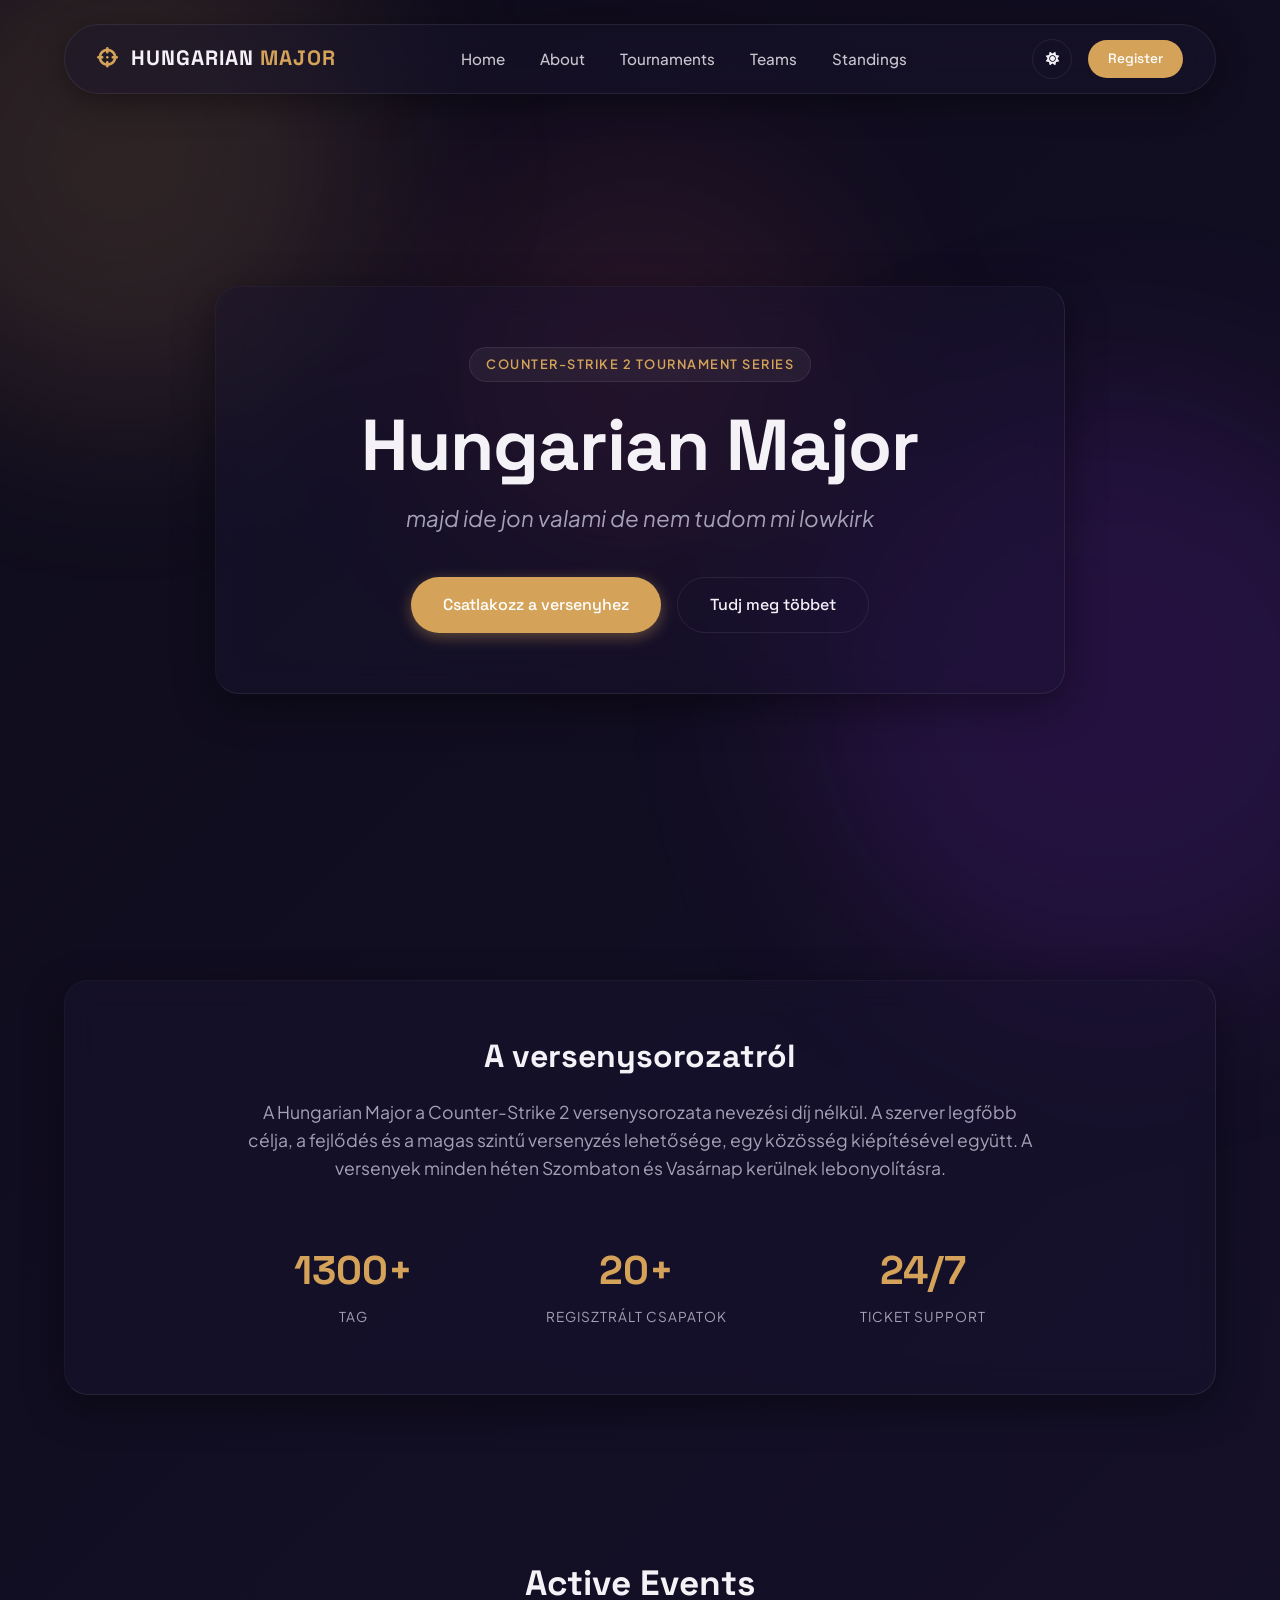
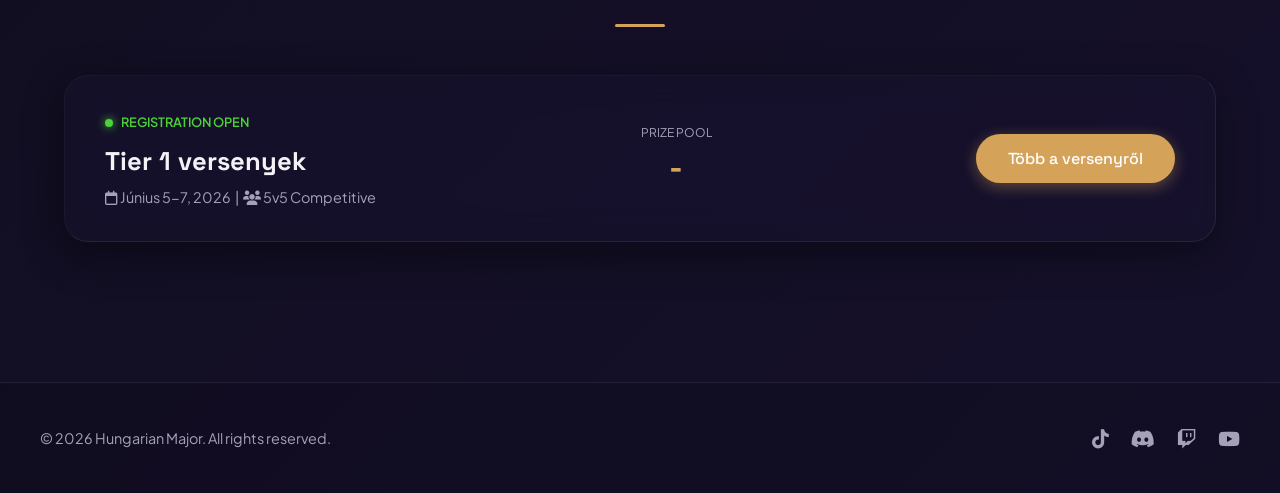
==== index.html @ 88d6b96f "File feltoltes" ====
<!DOCTYPE html>
<html lang="en">
<head>
    <meta charset="UTF-8">
    <meta name="viewport" content="width=device-width, initial-scale=1.0">
    <title>Hungarian Major | CS2 Tournaments</title>
    <link rel="preconnect" href="https://fonts.googleapis.com">
    <link rel="preconnect" href="https://fonts.gstatic.com" crossorigin>
    <link href="https://fonts.googleapis.com/css2?family=Plus+Jakarta+Sans:wght@400;500;600&family=Space+Grotesk:wght@500;700&display=swap" rel="stylesheet">
    <link rel="stylesheet" href="https://cdnjs.cloudflare.com/ajax/libs/font-awesome/6.4.0/css/all.min.css">
    <link rel="stylesheet" href="style.css">
</head>
<body class="dark-theme">
    <div class="bg-blob blob-1"></div>
    <div class="bg-blob blob-2"></div>
    <div class="bg-blob blob-3"></div>

    <header class="navbar">
        <div class="logo">
            <i class="fa-solid fa-crosshairs"></i> HUNGARIAN <span>MAJOR</span>
        </div>
        <nav class="nav-links">
            <a href="#hero">Home</a>
            <a href="#about">About</a>
            <a href="#tournaments">Tournaments</a>
            <a href="teams/csapatok.html">Teams</a>
            <a href="standing/helyezes.html">Standings</a>
        </nav> 
        </nav>
        </nav>
        <div class="nav-actions">
            <button id="theme-toggle" class="btn-icon" aria-label="Toggle Theme">
                <i class="fa-solid fa-sun"></i>
            </button>
            <a href="https://discord.gg/UFTUpCfgu" class="btn-primary-sm">Register</a>
        </div>
    </header>

    <main>
        <section id="hero" class="hero-section">
            <div class="glass-card hero-card">
                <span class="badge">Counter-Strike 2 Tournament Series</span>
                <h1>Hungarian Major</h1>
                <p class="tagline">majd ide jon valami de nem tudom mi lowkirk</p>
                <div class="hero-actions">
                    <a href="https://discord.gg/UFTUpCfgu" class="btn-primary">Csatlakozz a versenyhez</a>
                    <a href="#about" class="btn-secondary">Tudj meg többet</a>
                </div>
            </div>
        </section>


        <section id="about" class="section-container">
            <div class="glass-card about-card">
                <div class="about-content">
                    <h2>A versenysorozatról</h2>
                    <p>A Hungarian Major a Counter-Strike 2 versenysorozata nevezési díj nélkül. A szerver legfőbb célja, a fejlődés és a magas szintű versenyzés lehetősége, egy közösség kiépítésével együtt. A versenyek minden héten Szombaton és Vasárnap kerülnek lebonyolításra.</p>
                    <div class="stats-grid">
                        <div class="stat-item">
                            <span class="stat-number">1300+</span>
                            <span class="stat-label">Tag</span>
                        </div>
                        <div class="stat-item">
                            <span class="stat-number">20+</span>
                            <span class="stat-label">Regisztrált csapatok</span>
                        </div>
                        <div class="stat-item">
                            <span class="stat-number">24/7</span>
                            <span class="stat-label">Ticket Support</span>
                        </div>
                    </div>
                </div>
            </div>
        </section>

        <section id="tournaments" class="section-container">
            <h2 class="section-title">Active Events</h2>
            <div class="glass-card tournament-card">
                <div class="tournament-details">
                    <span class="status-live"><span class="dot"></span> Registration Open</span>
                    <h3>Tier 1 versenyek</h3>
                    <p><i class="fa-regular fa-calendar"></i> Június 5-7, 2026 &nbsp;|&nbsp; <i class="fa-solid fa-users"></i> 5v5 Competitive</p>
                </div>
                <div class="tournament-prize">
                    <span class="prize-label">Prize Pool</span>
                    <span class="prize-amount">-</span>
                </div>
                <button class="btn-primary" onclick="alert('Az oldal jelenleg nem elérhető!')">Több a versenyről</button>
            </div>
        </section>
    </main>

    <footer>
        <div class="footer-content">
            <p>&copy; 2026 Hungarian Major. All rights reserved.</p>
            <div class="social-links">
                <a href="https://www.tiktok.com/@hungarian.major" aria-label="TikTok"><i class="fa-brands fa-tiktok"></i></a>
                <a href="https://discord.gg/UFTUpCfgu" aria-label="Discord"><i class="fa-brands fa-discord"></i></a>
                <a href="https://www.twitch.tv/hungarian_major" aria-label="Twitch"><i class="fa-brands fa-twitch"></i></a>
                <a href="#" aria-label="YouTube"><i class="fa-brands fa-youtube"></i></a>
            </div>
        </div>
    </footer>

    <script src="theme.js"></script>
</body>
</html>
---- style.css ----
/* ==========================================================================
   1. VARIABLES & THEMES (Vintage Mood Palettes)
   ========================================================================== */
:root {
    --transition-speed: 0.4s;
    --font-heading: 'Space Grotesk', sans-serif;
    --font-body: 'Plus Jakarta Sans', sans-serif;
}

/* Dark Theme - Vintage Dark Cyberpunk (Deep plum/navy, gold/amber accents) */
.dark-theme {
    --bg-gradient: linear-gradient(135deg, #0f0c1b 0%, #15102a 100%);
    --blob-1: rgba(212, 163, 89, 0.15); /* Vintage Gold */
    --blob-2: rgba(138, 43, 226, 0.15); /* Deep Violet */
    --blob-3: rgba(244, 91, 105, 0.1);  /* Muted Crimson */
    
    --glass-bg: rgba(25, 20, 45, 0.45);
    --glass-border: rgba(255, 255, 255, 0.08);
    --glass-highlight: rgba(255, 255, 255, 0.03);
    --glass-shadow: rgba(0, 0, 0, 0.4);
    
    --text-main: #f4f2f7;
    --text-muted: #a5a1b8;
    --accent: #d4a359; /* Vintage Amber Gold */
    --accent-hover: #e5b873;
    --accent-glow: rgba(212, 163, 89, 0.4);
}

/* Light Theme - Vintage Warm Paper (Cream, sepia tones, dark sage/olive accents) */
.light-theme {
    --bg-gradient: linear-gradient(135deg, #f4efe2 0%, #eae3cc 100%);
    --blob-1: rgba(107, 138, 122, 0.2); /* Vintage Olive */
    --blob-2: rgba(214, 130, 93, 0.15);  /* Burnt Orange */
    --blob-3: rgba(186, 151, 120, 0.2);  /* Warm Sepia */
    
    --glass-bg: rgba(255, 253, 247, 0.4);
    --glass-border: rgba(0, 0, 0, 0.07);
    --glass-highlight: rgba(255, 255, 255, 0.5);
    --glass-shadow: rgba(60, 50, 40, 0.08);
    
    --text-main: #2b261f;
    --text-muted: #615a4f;
    --accent: #4a6b58; /* Deep Vintage Sage */
    --accent-hover: #375242;
    --accent-glow: rgba(74, 107, 88, 0.3);
}

/* ==========================================================================
   2. BASE STYLES & RESET
   ========================================================================== */
* {
    box-sizing: border-box;
    margin: 0;
    padding: 0;
}

html {
    scroll-behavior: smooth;
}

body {
    font-family: var(--font-body);
    background: var(--bg-gradient);
    color: var(--text-main);
    min-height: 100vh;
    overflow-x: hidden;
    position: relative;
    transition: background var(--transition-speed) ease, color var(--transition-speed) ease;
    line-height: 1.6;
}

/* Ambient Background Glassmorphism Blobs */
.bg-blob {
    position: fixed;
    border-radius: 50%;
    filter: blur(90px);
    z-index: -1;
    transition: background var(--transition-speed) ease;
}
.blob-1 { width: 500px; height: 500px; top: -10%; left: -10%; background: var(--blob-1); }
.blob-2 { width: 600px; height: 600px; bottom: -10%; right: -10%; background: var(--blob-2); }
.blob-3 { width: 400px; height: 400px; top: 40%; left: 50%; transform: translate(-50%, -50%); background: var(--blob-3); }

/* ==========================================================================
   3. REUSABLE GLASS COMPONENTS
   ========================================================================== */
.glass-card {
    background: var(--glass-bg);
    backdrop-filter: blur(16px) saturate(120%);
    -webkit-backdrop-filter: blur(16px) saturate(120%);
    border: 1px solid var(--glass-border);
    border-top: 1px solid var(--glass-highlight);
    border-left: 1px solid var(--glass-highlight);
    border-radius: 24px;
    box-shadow: 0 12px 40px 0 var(--glass-shadow);
    transition: transform 0.3s ease, box-shadow 0.3s ease, background var(--transition-speed) ease;
}

/* ==========================================================================
   4. NAVIGATION BAR
   ========================================================================== */
.navbar {
    position: fixed;
    top: 24px;
    left: 50%;
    transform: translateX(-50%);
    width: 90%;
    max-width: 1200px;
    height: 70px;
    padding: 0 32px;
    display: flex;
    justify-content: space-between;
    align-items: center;
    z-index: 1000;
    
    background: var(--glass-bg);
    backdrop-filter: blur(20px);
    -webkit-backdrop-filter: blur(20px);
    border: 1px solid var(--glass-border);
    border-radius: 50px;
    box-shadow: 0 8px 32px 0 var(--glass-shadow);
}

.logo {
    font-family: var(--font-heading);
    font-weight: 700;
    font-size: 1.3rem;
    letter-spacing: 1px;
}
.logo span { color: var(--accent); }
.logo i { margin-right: 6px; color: var(--accent); }

.nav-links a {
    color: var(--text-main);
    text-decoration: none;
    margin: 0 16px;
    font-weight: 500;
    font-size: 0.95rem;
    opacity: 0.8;
    transition: opacity 0.2s, color 0.2s;
}
.nav-links a:hover { opacity: 1; color: var(--accent); }

.nav-actions { display: flex; align-items: center; gap: 16px; }

/* ==========================================================================
   5. BUTTONS
   ========================================================================== */
.btn-primary, .btn-primary-sm, .btn-secondary {
    font-family: var(--font-heading);
    font-weight: 500;
    text-decoration: none;
    cursor: pointer;
    transition: all 0.3s ease;
    border-radius: 50px;
    display: inline-flex;
    align-items: center;
    justify-content: center;
}

.btn-primary {
    background: var(--accent);
    color: #fff !important;
    border: none;
    padding: 14px 32px;
    font-size: 1rem;
    box-shadow: 0 4px 15px var(--accent-glow);
}
.btn-primary:hover {
    background: var(--accent-hover);
    transform: translateY(-2px);
    box-shadow: 0 6px 20px var(--accent-glow);
}

.btn-primary-sm {
    background: var(--accent);
    color: #fff !important;
    border: none;
    padding: 8px 20px;
    font-size: 0.85rem;
}
.btn-primary-sm:hover { background: var(--accent-hover); }

.btn-secondary {
    background: transparent;
    color: var(--text-main);
    border: 1px solid var(--glass-border);
    padding: 14px 32px;
    font-size: 1rem;
}
.btn-secondary:hover {
    background: rgba(255, 255, 255, 0.05);
    transform: translateY(-2px);
}

.btn-icon {
    background: transparent;
    border: 1px solid var(--glass-border);
    color: var(--text-main);
    width: 40px;
    height: 40px;
    border-radius: 50%;
    cursor: pointer;
    display: flex;
    align-items: center;
    justify-content: center;
    transition: background 0.2s;
}
.btn-icon:hover { background: rgba(255, 255, 255, 0.1); }

/* ==========================================================================
   6. SECTIONS LAYOUT
   ========================================================================== */
.section-container {
    max-width: 1200px;
    margin: 0 auto;
    padding: 80px 24px;
}

.section-title {
    font-family: var(--font-heading);
    font-size: 2.2rem;
    text-align: center;
    margin-bottom: 48px;
    position: relative;
}
.section-title::after {
    content: '';
    display: block;
    width: 50px;
    height: 3px;
    background: var(--accent);
    margin: 12px auto 0;
    border-radius: 2px;
}

/* Grid helper */
.grid-3-col {
    display: grid;
    grid-template-columns: repeat(auto-fit, minmax(300px, 1fr));
    gap: 32px;
}

/* Hero Section */
.hero-section {
    min-height: 100vh;
    display: flex;
    align-items: center;
    justify-content: center;
    padding: 140px 24px 60px;
}

.hero-card {
    max-width: 850px;
    width: 100%;
    padding: 60px 40px;
    text-align: center;
    animation: fadeInUp 0.8s ease-out;
}

.badge {
    display: inline-block;
    padding: 6px 16px;
    background: rgba(255, 255, 255, 0.05);
    border: 1px solid var(--glass-border);
    border-radius: 50px;
    font-size: 0.8rem;
    font-weight: 600;
    text-transform: uppercase;
    letter-spacing: 1.5px;
    color: var(--accent);
    margin-bottom: 24px;
}

.hero-card h1 {
    font-family: var(--font-heading);
    font-size: clamp(2.5rem, 6vw, 4.5rem);
    line-height: 1.1;
    margin-bottom: 16px;
    font-weight: 700;
    letter-spacing: -1px;
}

.tagline {
    font-size: clamp(1.1rem, 2.5vw, 1.4rem);
    color: var(--text-muted);
    margin-bottom: 40px;
    font-style: italic;
}

.hero-actions {
    display: flex;
    justify-content: center;
    gap: 16px;
    flex-wrap: wrap;
}

/* Features Section */
.feature-card {
    padding: 40px 32px;
}
.feature-card:hover {
    transform: translateY(-8px);
    box-shadow: 0 16px 50px 0 var(--glass-shadow);
}
.feature-icon {
    font-size: 2.5rem;
    color: var(--accent);
    margin-bottom: 24px;
}
.feature-card h3 {
    font-family: var(--font-heading);
    font-size: 1.4rem;
    margin-bottom: 12px;
}
.feature-card p {
    color: var(--text-muted);
    font-size: 0.95rem;
}

/* About Section */
.about-card {
    padding: 50px;
}
.about-content {
    max-width: 800px;
    margin: 0 auto;
    text-align: center;
}
.about-content h2 {
    font-family: var(--font-heading);
    font-size: 2rem;
    margin-bottom: 16px;
}
.about-content p {
    color: var(--text-muted);
    font-size: 1.1rem;
    margin-bottom: 40px;
}
.stats-grid {
    display: flex;
    justify-content: space-around;
    flex-wrap: wrap;
    gap: 24px;
}
.stat-item {
    padding: 16px;
}
.stat-number {
    display: block;
    font-family: var(--font-heading);
    font-size: 2.5rem;
    font-weight: 700;
    color: var(--accent);
}
.stat-label {
    font-size: 0.85rem;
    text-transform: uppercase;
    letter-spacing: 1px;
    color: var(--text-muted);
}

/* Tournaments Section */
.tournament-card {
    display: flex;
    align-items: center;
    justify-content: space-between;
    padding: 32px 40px;
    flex-wrap: wrap;
    gap: 24px;
}
.status-live {
    display: inline-flex;
    align-items: center;
    gap: 8px;
    font-size: 0.8rem;
    text-transform: uppercase;
    font-weight: 600;
    color: #4cd137;
    margin-bottom: 8px;
}
.status-live .dot {
    width: 8px;
    height: 8px;
    background-color: #4cd137;
    border-radius: 50%;
    display: inline-block;
    box-shadow: 0 0 8px #4cd137;
}
.tournament-details h3 {
    font-family: var(--font-heading);
    font-size: 1.6rem;
    margin-bottom: 4px;
}
.tournament-details p {
    color: var(--text-muted);
    font-size: 0.9rem;
}
.tournament-prize {
    text-align: center;
}
.prize-label {
    display: block;
    font-size: 0.75rem;
    text-transform: uppercase;
    color: var(--text-muted);
}
.prize-amount {
    font-family: var(--font-heading);
    font-size: 2rem;
    font-weight: 700;
    color: var(--accent);
}

/* ==========================================================================
   7. FOOTER
   ========================================================================== */
footer {
    padding: 40px 24px;
    background: rgba(0,0,0,0.1);
    border-top: 1px solid var(--glass-border);
    margin-top: 60px;
}
.footer-content {
    max-width: 1200px;
    margin: 0 auto;
    display: flex;
    justify-content: space-between;
    align-items: center;
    flex-wrap: wrap;
    gap: 20px;
    font-size: 0.9rem;
    color: var(--text-muted);
}
.social-links a {
    color: var(--text-muted);
    font-size: 1.2rem;
    margin-left: 20px;
    transition: color 0.2s;
}
.social-links a:hover { color: var(--accent); }

/* ==========================================================================
   8. ANIMATIONS & RESPONSIVE DESIGN
   ========================================================================== */
@keyframes fadeInUp {
    from {
        opacity: 0;
        transform: translateY(20px);
    }
    to {
        opacity: 1;
        transform: translateY(0);
    }
}

@media (max-width: 768px) {
    .navbar {
        padding: 0 16px;
    }
    .nav-links {
        display: none; /* Simplification for mobile view minimal layout */
    }
    .hero-card {
        padding: 40px 20px;
    }
    .tournament-card {
        flex-direction: column;
        text-align: center;
        padding: 32px 20px;
    }
    .about-card {
        padding: 32px 20px;
    }
    .footer-content {
        flex-direction: column-reverse;
        text-align: center;
    }
    .social-links a {
        margin: 0 10px;
    }
}
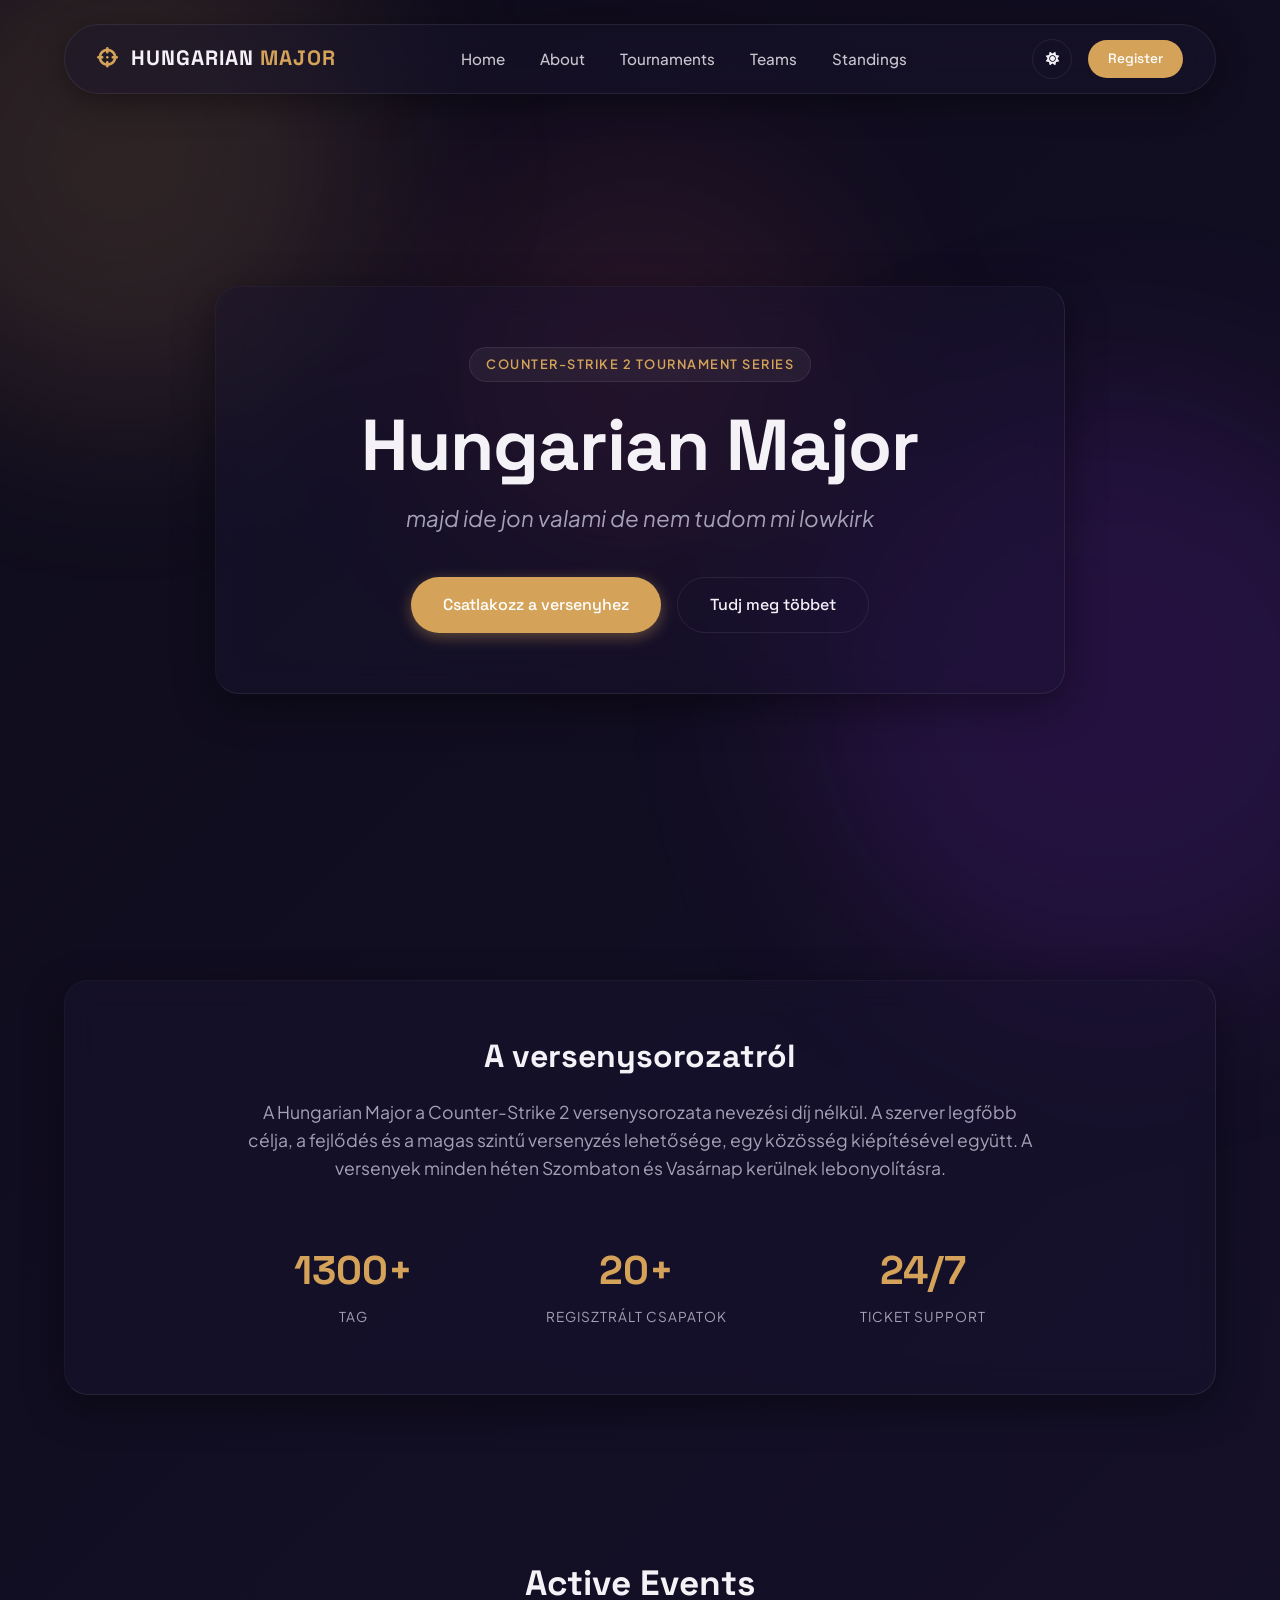
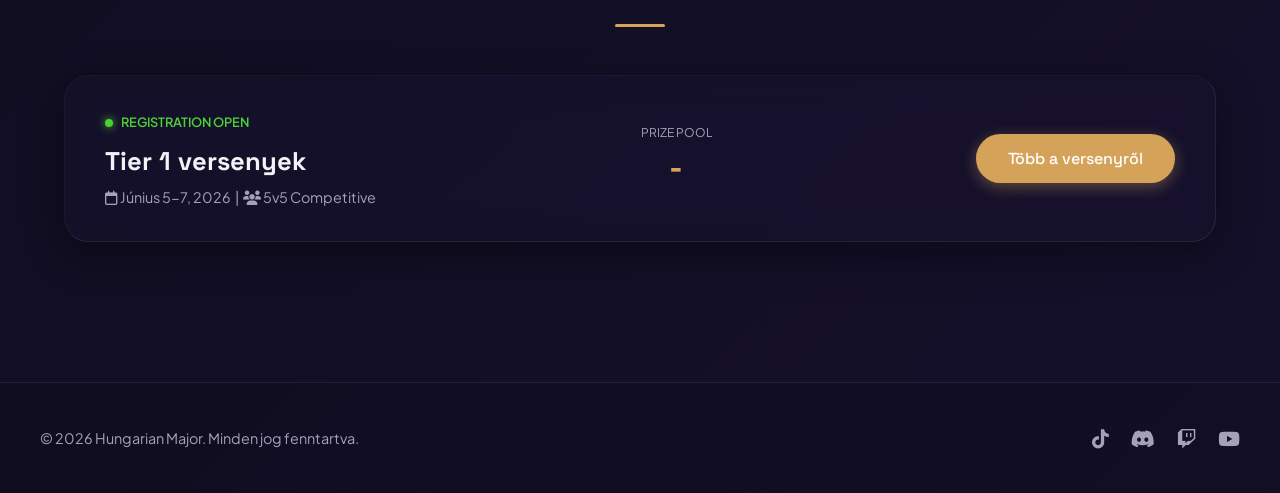
==== commit e4215553: "Update 1" ====
--- a/index.html
+++ b/index.html
@@ -92,7 +92,7 @@
 
     <footer>
         <div class="footer-content">
-            <p>&copy; 2026 Hungarian Major. All rights reserved.</p>
+            <p>&copy; 2026 Hungarian Major. Minden jog fenntartva.</p>
             <div class="social-links">
                 <a href="https://www.tiktok.com/@hungarian.major" aria-label="TikTok"><i class="fa-brands fa-tiktok"></i></a>
                 <a href="https://discord.gg/UFTUpCfgu" aria-label="Discord"><i class="fa-brands fa-discord"></i></a>
